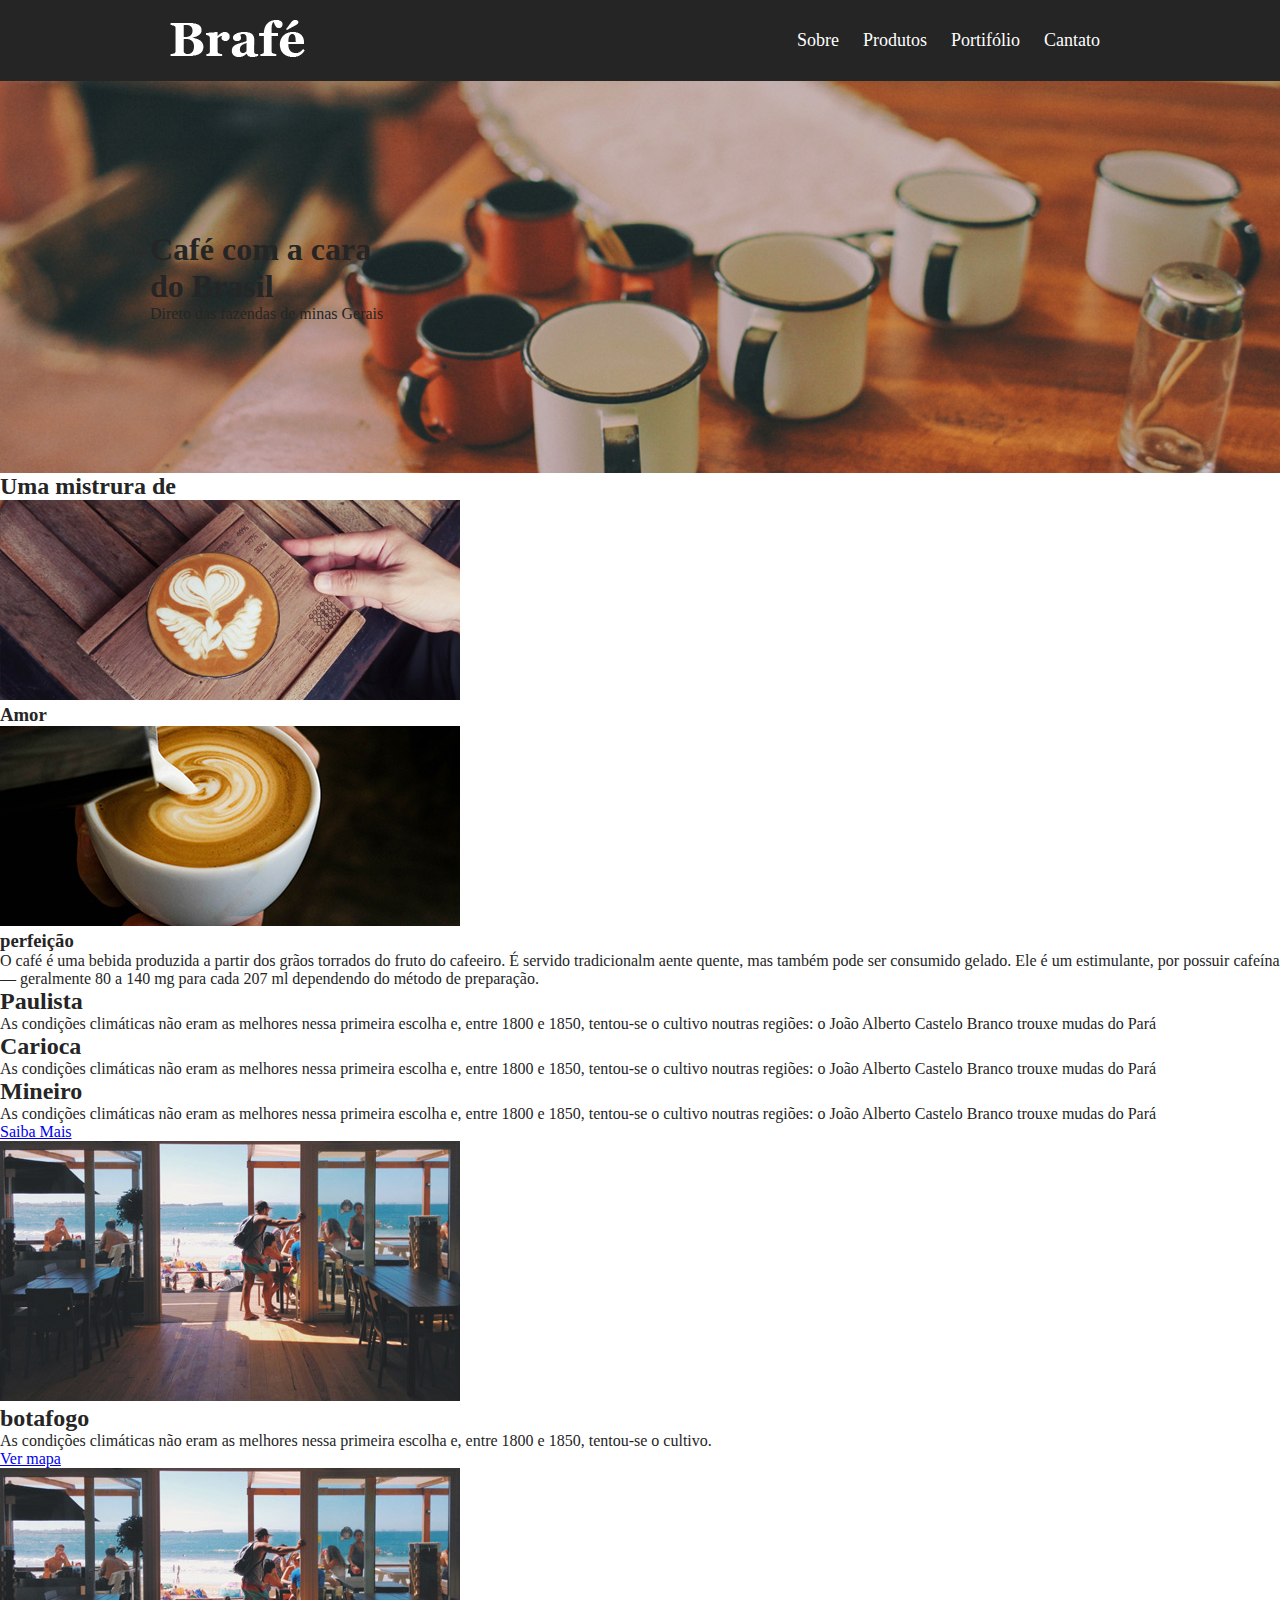
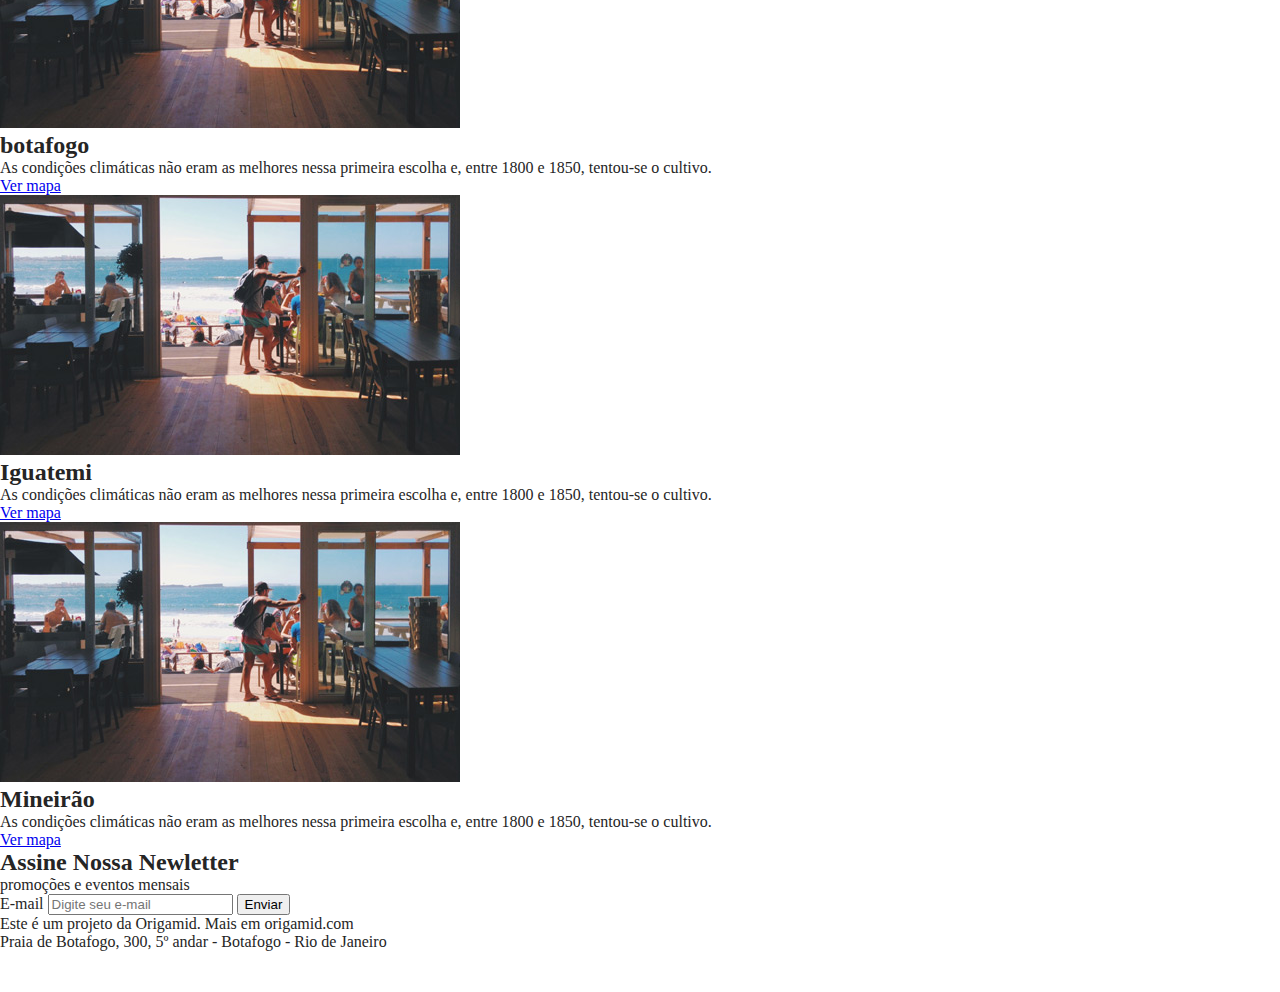
==== Puro_Grid_Flexbox_Bootstrap/index.html @ 1ac3b2c3 "first commit" ====
<!DOCTYPE html>
<html lang="en">

<head>
  <meta charset="UTF-8">
  <meta name="viewport" content="width=device-width, initial-scale=1.0">
  <link rel="stylesheet" href="./style.css">
  <title>Brafé 1</title>
</head>

<body>
  <header class="menu">
    <div class="menu-container">
      <a class="menu-logo" href="#">
        <img src="img/brafe.png" alt="Brafé">
      </a>

      <nav class="menu-nav">
        <ul>
          <li><a href="#">Sobre</a></li>
          <li><a href="#">Produtos</a></li>
          <li><a href="#">Portifólio</a></li>
          <li><a href="#">Cantato</a></li>
        </ul>
      </nav>
    </div>
  </header>

  <main class="intro">
    <h1>Café com a cara<br> do Brasil</h1>
    <p>Direto das fazendas de minas Gerais</p>
  </main>

  <section>
    <h2>Uma mistrura de</h2>
    <div>
      <div>
        <img src="./img/cafe-1.jpg" alt="">
        <h3>Amor</h3>
      </div>
      <div>
        <img src="./img/cafe-2.jpg" alt="">
        <h3>perfeição</h3>
      </div>
    </div>
    <p>
      O café é uma bebida produzida a partir dos grãos torrados do fruto do cafeeiro. É servido tradicionalm aente quente, mas também pode ser consumido gelado. Ele é um estimulante, por possuir cafeína — geralmente 80 a 140 mg para cada 207 ml dependendo do método de preparação.
    </p>
  </section>

  <section>
    <div>
      <div>
        <h2>Paulista</h2>
        <p>As condições climáticas não eram as melhores nessa primeira escolha e, entre 1800 e 1850, tentou-se o cultivo noutras regiões: o João Alberto Castelo Branco trouxe mudas do Pará
        </p>
      </div>
      <div>
        <h2>Carioca</h2>
        <p>As condições climáticas não eram as melhores nessa primeira escolha e, entre 1800 e 1850, tentou-se o cultivo noutras regiões: o João Alberto Castelo Branco trouxe mudas do Pará
        </p>
      </div>
      <div>
        <h2>Mineiro</h2>
        <p>As condições climáticas não eram as melhores nessa primeira escolha e, entre 1800 e 1850, tentou-se o cultivo noutras regiões: o João Alberto Castelo Branco trouxe mudas do Pará
        </p>
      </div>
    </div>
    <a href="#">Saiba Mais</a>
  </section>

  <section>
    <div>
      <img src="./img/botafogo.jpg" alt="Brafé unidade botafogo">
      <div>
        <h2>botafogo</h2>
        <p>As condições climáticas não eram as melhores nessa primeira escolha e, entre 1800 e 1850, tentou-se o cultivo.
        </p>
        <a href="#">Ver mapa</a>
      </div>
      <div>
        <img src="./img/botafogo.jpg" alt="Brafé unidade botafogo">
        <div>
          <h2>botafogo</h2>
          <p>As condições climáticas não eram as melhores nessa primeira escolha e, entre 1800 e 1850, tentou-se o cultivo.
          </p>
          <a href="#">Ver mapa</a>
        </div>
        <div>
          <img src="./img/botafogo.jpg" alt="Brafé unidade botafogo">
          <div>
            <h2>Iguatemi</h2>
            <p>As condições climáticas não eram as melhores nessa primeira escolha e, entre 1800 e 1850, tentou-se o cultivo.
            </p>
            <a href="#">Ver mapa</a>
          </div>
          <div>
            <img src="./img/botafogo.jpg" alt="Brafé unidade botafogo">
            <div>
              <h2>Mineirão</h2>
              <p>As condições climáticas não eram as melhores nessa primeira escolha e, entre 1800 e 1850, tentou-se o cultivo.
              </p>
              <a href="#">Ver mapa</a>
            </div>
          </div>
  </section>

  <section>
    <div>
      <div>
        <h2>Assine Nossa Newletter</h2>
        <p>promoções e eventos mensais</p>
      </div>
      <form>
        <label for="">E-mail</label>
        <input type="text" placeholder="Digite seu e-mail">
        <button type="submit">Enviar</button>
      </form>
    </div>
  </section>

  <footer>
    <div>
      <p>Este é um projeto da Origamid. Mais em origamid.com <br> Praia de Botafogo, 300, 5º andar - Botafogo - Rio de Janeiro
      </p>
      <img src="./img/brafe.png" alt="Brafé">
    </div>
  </footer>
</body>

</html>
---- Puro_Grid_Flexbox_Bootstrap/style.css ----
/*Resete de alguns estilos do CSS*/

body, h1, h2, h3, p, ul{
  padding: 0px;
  margin: 0px;
}

body{
  font-family: Georgia, 'Times New Roman', Times, serif;
  color: #252525;
}

/*Menu*/

.menu{
  background: #252525;
  padding: 20px 0;
}

.menu-container{
  max-width: 960px;
  margin: 0 auto;
}

.menu-logo{
  display: block;
}

.menu-container::after, .menu-container::before{
  content: '';
  display: table;
  clear: both;
} 

a.menu-logo{
  display: block;
  float: left;
  margin-left: 10px;
}

.menu-nav{
  float: right;
  margin-right: 10px;
}

.menu-nav li{
  display: inline-block;
}

.menu-nav a{
  display: block;
  padding: 10px;
  text-decoration: none;
  color: white;
  font-size: 1.125em;
}


/* Intro/main */

.intro{
  background: url('./img/bg-intro.jpg') no-repeat center center;
  background-size: cover;
  padding: 150px;
}
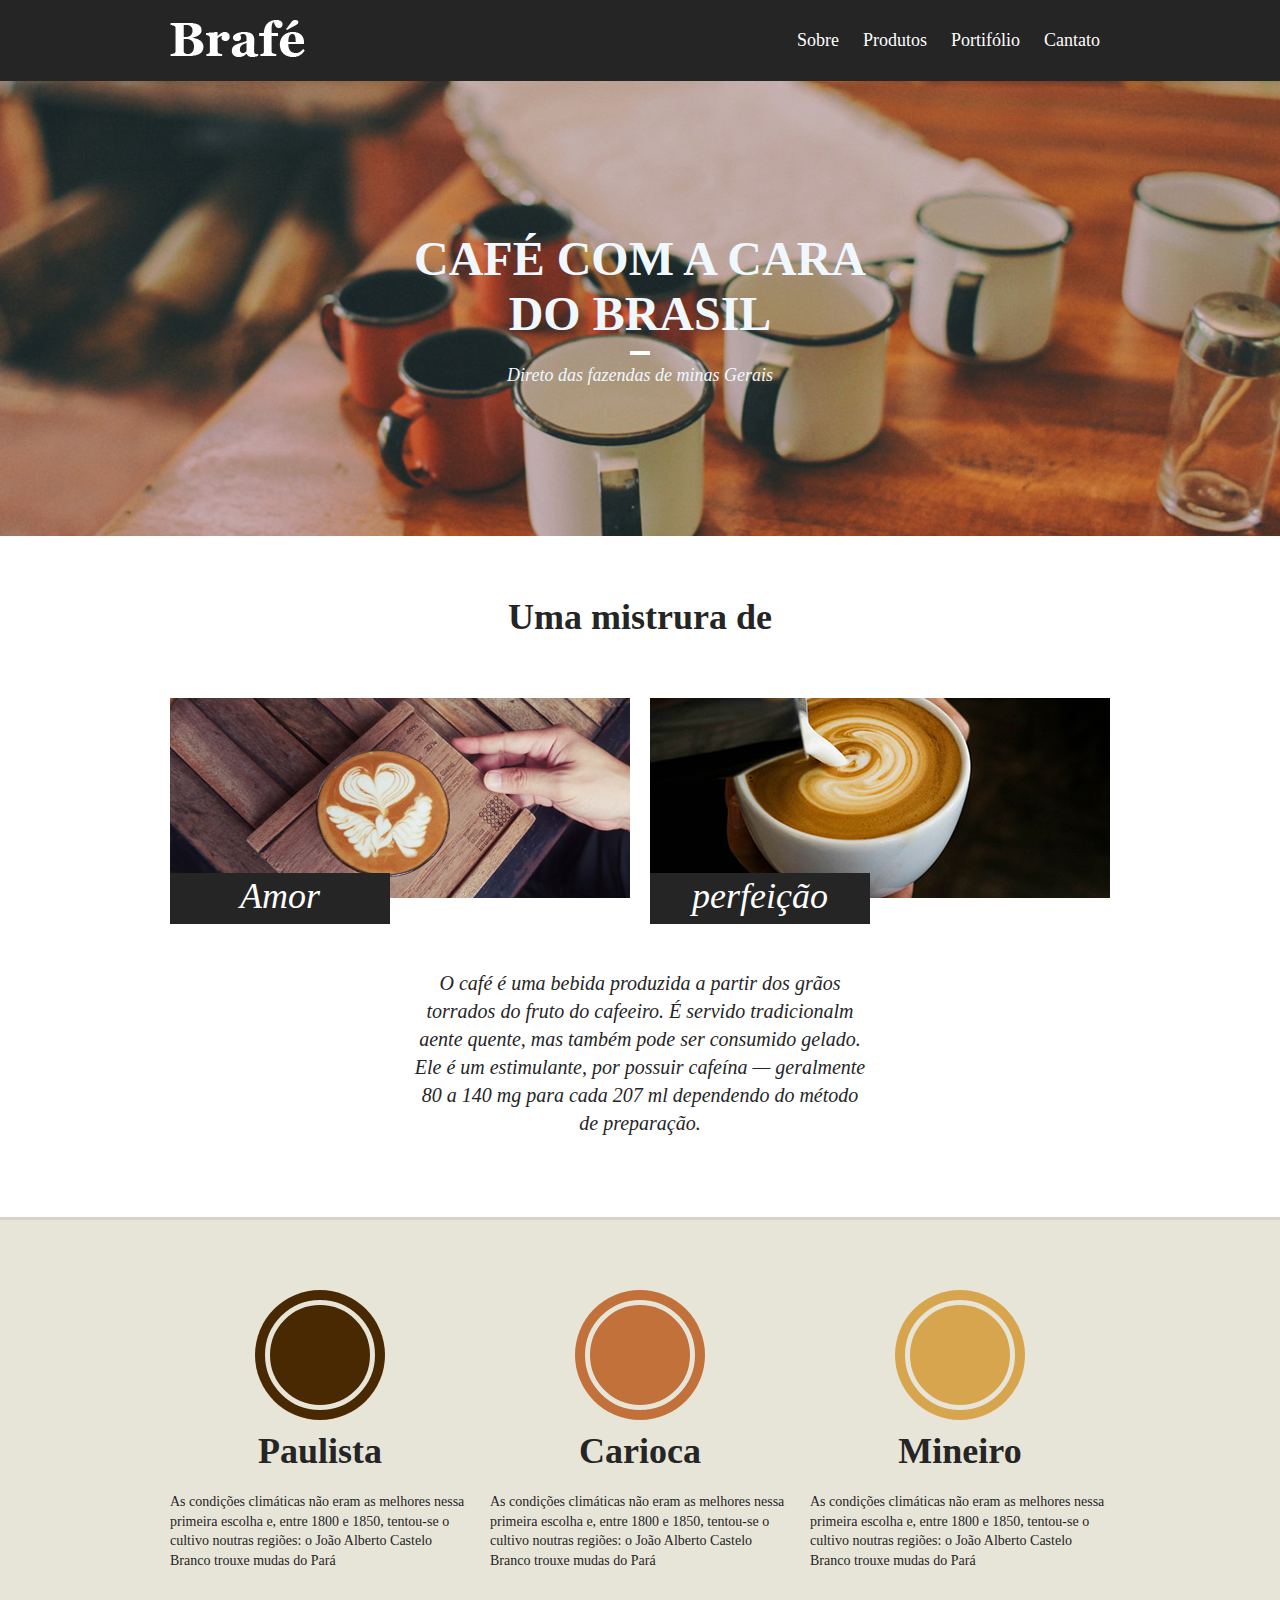
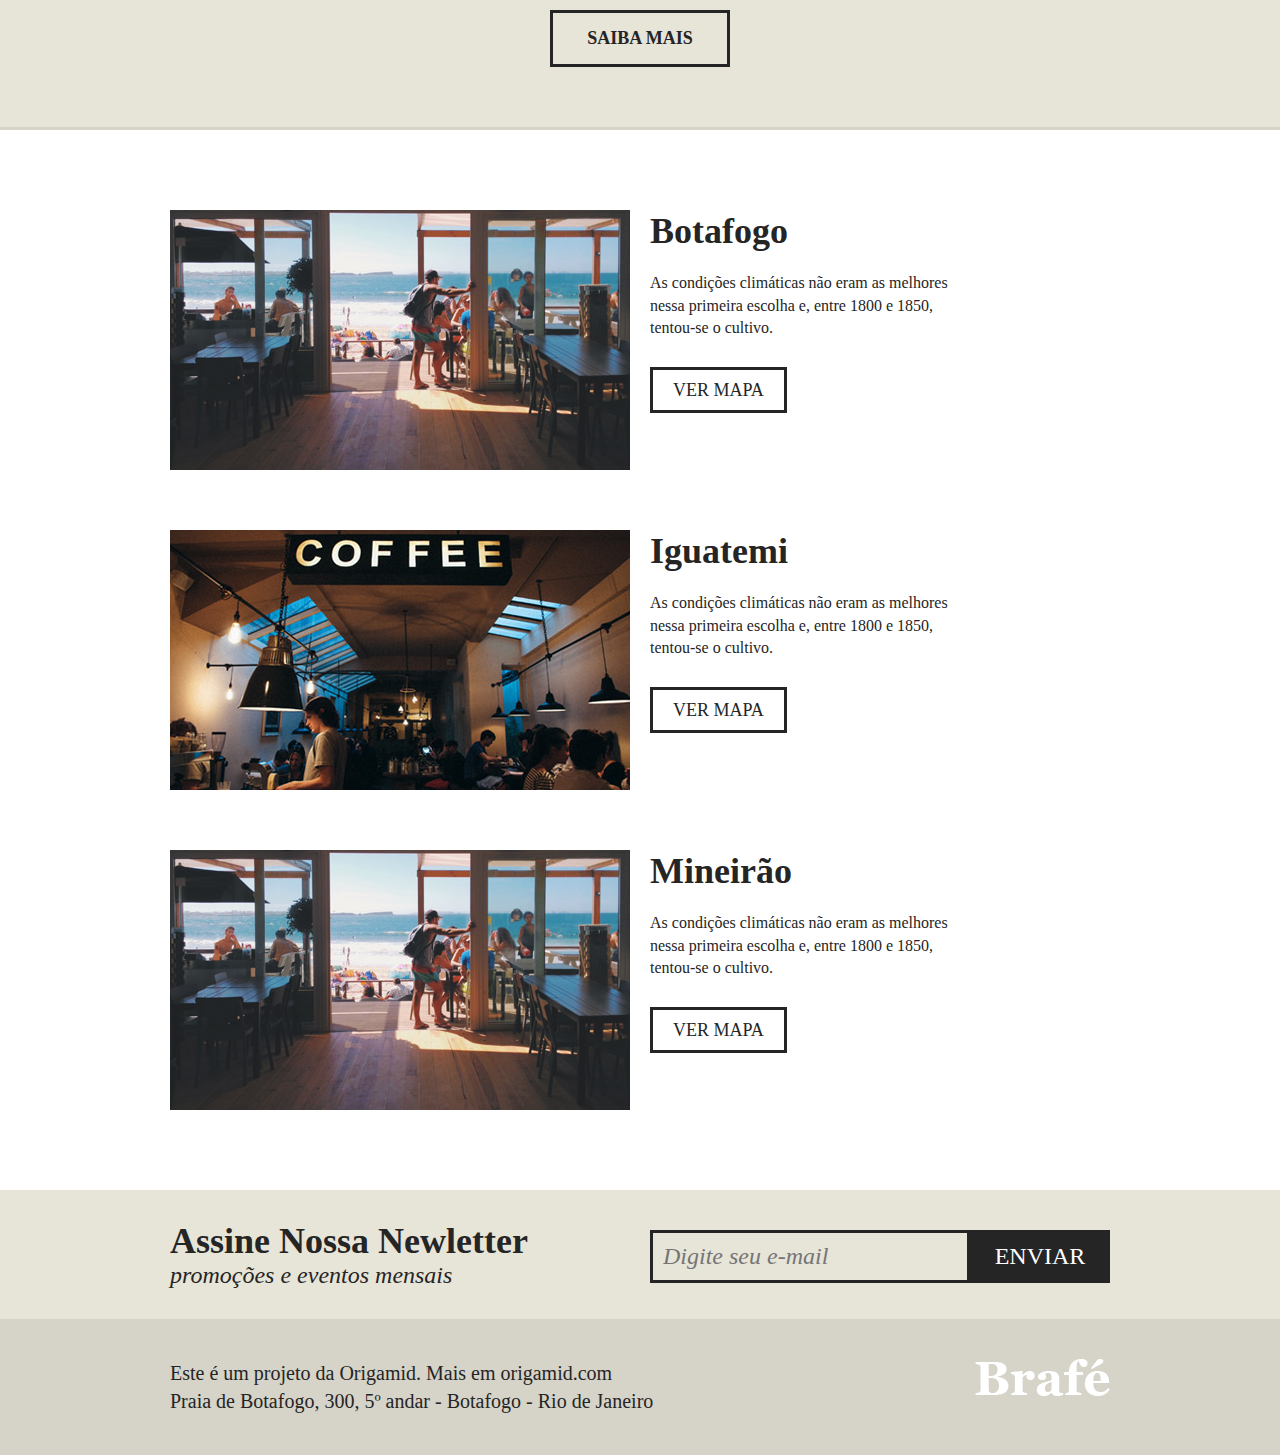
==== commit 7765a5d6: "Finalizacao do site" ====
--- a/Puro_Grid_Flexbox_Bootstrap/index.html
+++ b/Puro_Grid_Flexbox_Bootstrap/index.html
@@ -31,14 +31,14 @@
     <p>Direto das fazendas de minas Gerais</p>
   </main>
 
-  <section>
+  <section class="sobre">
     <h2>Uma mistrura de</h2>
-    <div>
-      <div>
+    <div class="sobre-container">
+      <div class="sobre-item">
         <img src="./img/cafe-1.jpg" alt="">
         <h3>Amor</h3>
       </div>
-      <div>
+      <div class="sobre-item">
         <img src="./img/cafe-2.jpg" alt="">
         <h3>perfeição</h3>
       </div>
@@ -48,66 +48,60 @@
     </p>
   </section>
 
-  <section>
-    <div>
-      <div>
-        <h2>Paulista</h2>
+  <section class="produtos">
+    <div class="produtos-container">
+      <div class="produtos-item">
+        <h2 class="produtos-paulista">Paulista</h2>
         <p>As condições climáticas não eram as melhores nessa primeira escolha e, entre 1800 e 1850, tentou-se o cultivo noutras regiões: o João Alberto Castelo Branco trouxe mudas do Pará
         </p>
       </div>
-      <div>
-        <h2>Carioca</h2>
+      <div class="produtos-item">
+        <h2 class="produtos-carioca">Carioca</h2>
         <p>As condições climáticas não eram as melhores nessa primeira escolha e, entre 1800 e 1850, tentou-se o cultivo noutras regiões: o João Alberto Castelo Branco trouxe mudas do Pará
         </p>
       </div>
-      <div>
-        <h2>Mineiro</h2>
+      <div class="produtos-item">
+        <h2 class="produtos-mineiro">Mineiro</h2>
         <p>As condições climáticas não eram as melhores nessa primeira escolha e, entre 1800 e 1850, tentou-se o cultivo noutras regiões: o João Alberto Castelo Branco trouxe mudas do Pará
         </p>
       </div>
     </div>
-    <a href="#">Saiba Mais</a>
+    <a class="produtos-btn" href="#">Saiba Mais</a>
   </section>
 
-  <section>
-    <div>
-      <img src="./img/botafogo.jpg" alt="Brafé unidade botafogo">
+  <section class="locais">
+    <div class="locais-item">
+      <img src="img/botafogo.jpg" alt="Brafé unidade Botafogo">
       <div>
-        <h2>botafogo</h2>
-        <p>As condições climáticas não eram as melhores nessa primeira escolha e, entre 1800 e 1850, tentou-se o cultivo.
-        </p>
-        <a href="#">Ver mapa</a>
+        <h2>Botafogo</h2>
+        <p>As condições climáticas não eram as melhores nessa primeira escolha e, entre 1800 e 1850, tentou-se o cultivo.</p>
+        <a class="locais-btn" href="#">Ver Mapa</a>
       </div>
+    </div>
+
+    <div class="locais-item">
+      <img src="img/iguatemi.jpg" alt="Brafé unidade Iguatemi">
       <div>
-        <img src="./img/botafogo.jpg" alt="Brafé unidade botafogo">
-        <div>
-          <h2>botafogo</h2>
-          <p>As condições climáticas não eram as melhores nessa primeira escolha e, entre 1800 e 1850, tentou-se o cultivo.
-          </p>
-          <a href="#">Ver mapa</a>
-        </div>
-        <div>
-          <img src="./img/botafogo.jpg" alt="Brafé unidade botafogo">
-          <div>
-            <h2>Iguatemi</h2>
-            <p>As condições climáticas não eram as melhores nessa primeira escolha e, entre 1800 e 1850, tentou-se o cultivo.
-            </p>
-            <a href="#">Ver mapa</a>
-          </div>
-          <div>
-            <img src="./img/botafogo.jpg" alt="Brafé unidade botafogo">
-            <div>
-              <h2>Mineirão</h2>
-              <p>As condições climáticas não eram as melhores nessa primeira escolha e, entre 1800 e 1850, tentou-se o cultivo.
-              </p>
-              <a href="#">Ver mapa</a>
-            </div>
-          </div>
+        <h2>Iguatemi</h2>
+        <p>As condições climáticas não eram as melhores nessa primeira escolha e, entre 1800 e 1850, tentou-se o cultivo.</p>
+        <a  class="locais-btn" href="#">Ver Mapa</a>
+      </div>
+    </div>
+
+    <div class="locais-item">
+      <img src="img/botafogo.jpg" alt="Brafé unidade Mineirão">
+      <div>
+        <h2>Mineirão</h2>
+        <p>As condições climáticas não eram as melhores nessa primeira escolha e, entre 1800 e 1850, tentou-se o cultivo.</p>
+        <a href="#">Ver Mapa</a>
+      </div>
+    </div>
+
   </section>
 
-  <section>
-    <div>
-      <div>
+  <section class="assine">
+    <div class="assine-container">
+      <div class="assine-info">
         <h2>Assine Nossa Newletter</h2>
         <p>promoções e eventos mensais</p>
       </div>
@@ -119,8 +113,8 @@
     </div>
   </section>
 
-  <footer>
-    <div>
+  <footer class="footer">
+    <div class="footer-container">
       <p>Este é um projeto da Origamid. Mais em origamid.com <br> Praia de Botafogo, 300, 5º andar - Botafogo - Rio de Janeiro
       </p>
       <img src="./img/brafe.png" alt="Brafé">
--- a/Puro_Grid_Flexbox_Bootstrap/style.css
+++ b/Puro_Grid_Flexbox_Bootstrap/style.css
@@ -10,6 +10,9 @@
   color: #252525;
 }
 
+* {
+  box-sizing: border-box;
+}
 /*Menu*/
 
 .menu{
@@ -55,11 +58,446 @@
   font-size: 1.125em;
 }
 
+@media (max-width: 739px) {
+  .menu{
+    text-align: center;
+  }
+  a.menu-logo{
+    float: none;
+    margin: 0 auto;
+  }
+
+  .menu-nav{
+    float: none;
+    clear: both;
+  }
+}
 
 /* Intro/main */
 
 .intro{
   background: url('./img/bg-intro.jpg') no-repeat center center;
   background-size: cover;
-  padding: 150px;
-}
+  padding: 150px 0;
+  text-align: center;
+  color: aliceblue;
+}
+
+.intro h1 {
+  text-transform: uppercase;
+  font-size: 3em;
+}
+
+.intro h1::after {
+  content: '';
+  display: block;
+  width: 20px;
+  height: 4px;
+  background: #fff;
+  margin: 10px auto;
+}
+
+.intro p {
+  font-style: italic;
+  font-size: 1.125em;
+}
+
+@media (max-width: 739px) {
+  .intro{
+    padding: 40px 0;
+  }
+}
+
+/* Sobre*/
+
+.sobre {
+  padding: 60px;
+}
+
+.sobre-container{
+  max-width: 960px;
+  margin: 0 auto;
+}
+
+.sobre-container::after, 
+.sobre-container::before{
+  content: '';
+  display: table;
+  clear: both;
+} 
+
+.sobre h2 {
+  text-align: center;
+  font-size: 2.25em;
+  margin-bottom: 60px;
+}
+
+.sobre-item{
+  width: 460px;
+  float: left;
+  margin: 0 10px;
+}
+
+.sobre-item img{
+  display: block;
+  max-width: 100%;
+}
+
+.sobre-item h3 {
+  font-size: 2.25em;
+  line-height: 1em;
+  background: #252525;
+  width: 220px;
+  color: #fff;
+  font-style: italic;
+  font-weight: normal;
+  text-align: center;
+  padding: 5px 0 10px 0;
+  top: -25px;
+  position: relative;
+}
+
+.sobre > p {
+  font-size: 1.25em;
+  line-height: 1.4em;
+  font-style: italic;
+  text-align: center;
+  margin: 20px auto;
+  max-width: 460px;
+}
+
+@media (min-width: 740px)  and (max-width: 980px) {
+  .sobre-container{
+    max-width: 720px;
+  }
+  .sobre-item{
+    width: 340px;
+  }
+}
+
+
+@media (max-width: 739px) {
+  .sobre-container{
+    max-width: 300px;
+  }
+
+  .sobre-item{
+    width: 300px;
+    margin: 0 auto;
+  }
+}
+/* produtos*/
+
+.produtos{
+  background: #e7e4d8;
+  padding: 60px 0;
+  border-top: 3px solid #d6d3c8;  
+  border-bottom: 3px solid #d6d3c8;  
+}
+
+.produtos-container{
+  max-width: 960px;
+  margin: 0 auto;
+}
+
+.produtos-container::before,
+.produtos-container::after{
+  content: '';
+  display: table;
+  clear: both;
+}
+.produtos-item{
+  width: 300px;
+  float: left;
+  margin: 0 10px 20px 10px ;
+}
+
+.produtos-item h2 {
+  text-align: center;
+  font-size: 2.25em;
+  margin-bottom: 20px;
+}
+
+.produtos-item p{
+  font-size: 0.875em;
+  line-height: 1.4em;
+}
+
+.produtos-item h2::before{
+  content: '';
+  display: block;
+  width: 100px;
+  height: 100px;
+  background: currentColor;
+  border-radius: 50%;
+  margin: 20px auto;
+  border: 5px solid #e7e4d8;
+  box-shadow: 0 0 0 10px currentColor;
+}
+
+h2.produtos-paulista::before{
+  color: #492901;
+}
+
+h2.produtos-carioca::before{
+  color: #c17139;
+}
+
+h2.produtos-mineiro::before{
+  color: #d7a54d;
+}
+
+.produtos-item p{
+  font-size: 0.875em;
+  line-height: 1.4em;
+}
+
+.produtos-btn{
+  width: 180px;
+  border: 3px solid;
+  color: #252525;
+  text-decoration: none;
+  display: block;
+  font-size: 1.125em;
+  font-weight: bold;
+  text-transform: uppercase;
+  text-align: center;
+  padding: 15px 0;
+  margin: 20px auto 0;
+}
+
+.produtos-btn:hover{
+  background: #252525;
+  color: white;
+  transition: 0.5s;
+}
+
+@media (min-width: 740px)  and (max-width: 980px) {
+  .produtos-container{
+    max-width: 720px;
+  }
+  .produtos-item{
+    width: 220px;
+  }
+}
+
+
+@media (max-width: 739px) {
+  .produtos-container{
+    max-width: 300px;
+  }
+
+  .produtos-item{
+    width: 300px;
+    margin: 0 auto 20px auto ;
+  }
+}
+
+/*Locais*/
+
+.locais {
+	max-width: 960px;
+	margin: 0 auto;
+	padding: 20px 0;
+}
+
+.locais-item {
+	clear: both;
+	margin: 60px auto;
+}
+
+.locais-item::after, .locais-item::before {
+	display: table;
+	content: '';
+	clear: both;
+}
+
+.locais-item img {
+	width: 460px;
+	display: block;
+	float: left;
+	margin: 0 10px;
+}
+
+.locais-item > div {
+	width: 460px;
+	float: left;
+	margin: 0 10px;
+}
+
+.locais-item h2{
+  font-size: 2.25em;
+  margin-bottom: 20px;
+}
+
+.locais-item p{
+  font-size: 1.125;
+  line-height: 1.4em;
+  max-width: 320px;
+  margin-bottom: 40px;
+}
+
+.locais-item a{
+  font-size: 1.125em;
+  text-transform: uppercase;
+  text-decoration: none;
+  border: 3px solid;
+  color: #252525;
+  padding: 10px 20px;
+}
+
+.locais-item a:hover{
+  background: #252525;
+  color: white;
+  transition: 0.5s;
+}
+
+@media (min-width: 740px)  and (max-width: 980px) {
+  .locais{
+    max-width: 720px;
+  }
+  .locais-item > div, .locais-item img{
+    width: 340px;
+  }
+}
+
+
+@media (max-width: 739px) {
+  .locais{
+    max-width: 300px;
+  }
+  locais-item > div, .locais-item img{
+    width: 300px;
+    margin: 0px;
+  }
+}
+
+/* Assine*/
+
+.assine{
+  background: #e7e4d8;
+  padding: 30px 0;
+}
+
+.assine-container {
+  max-width: 960px;
+  margin: 0 auto;
+}
+
+.assine-container::after,
+.assine-container::before{
+  content: '';
+  display: table;
+  clear: both;
+}
+
+.assine-info{
+  width: 460px;
+  margin: 0 10px;
+  float: left;
+}
+
+.assine-info h2{
+  font-size: 2.25em;
+}
+
+.assine-info p{
+  font-size: 1.5em;
+  font-style: italic;
+}
+
+.assine form{
+  width: 460px;
+  margin: 10px 10px 0 10px;
+  float: left;
+}
+
+.assine form label {
+  display: none;
+}
+
+.assine input{
+  width: 320px;
+  border: 3px solid #252525;
+  background: none;
+  font-size: 1.5em;
+  font-style: italic;
+  font-family: Georgia, 'Times New Roman', Times, serif;
+  padding: 10px;
+  float: left;
+}
+
+.assine button{
+  background: #252525;
+  border: none;
+  font-family: Georgia, 'Times New Roman', Times, serif;
+  text-transform: uppercase;
+  font-size: 1.5em;
+  width: 140px;
+  padding: 13px 0;
+  color: white;
+  cursor: pointer;
+}
+
+@media (min-width: 740px)  and (max-width: 980px) {
+  .assine-container{
+    max-width: 720px;
+  }
+  .assine-info, .assine form, .assine input{
+    width: 340px;
+  }
+}
+
+@media (max-width: 739px) {
+  .assine-container{
+    max-width: 300px;
+  }
+  .assine-info, .assine form, .assine input{
+    width: 300px;
+    margin: 10px 0 0 0;
+  }
+}
+
+.footer{
+  background: #d6d3c8;
+  padding: 40px 0;
+}
+
+.footer-container{
+  max-width: 960px;
+  margin: 0 auto;
+}
+
+.footer-container::after,
+.footer-container::before{
+  content: '';
+  display: table;
+  clear: both;
+}
+
+.footer p {
+  float: left;
+  margin: 0 10px;
+  font-size: 1.25em;
+  line-height: 1.4em;
+}
+
+.footer img{
+  float: right;
+  margin: 0 10px;
+  display: block;
+}
+
+@media (max-width: 739px) {
+  .footer-container{
+    max-width: 300px;
+  }
+  .footer p {
+    float: none;
+    margin: 0px;
+  }
+  .footer img{
+    float: none;
+    margin: 10px 0;
+  }
+}